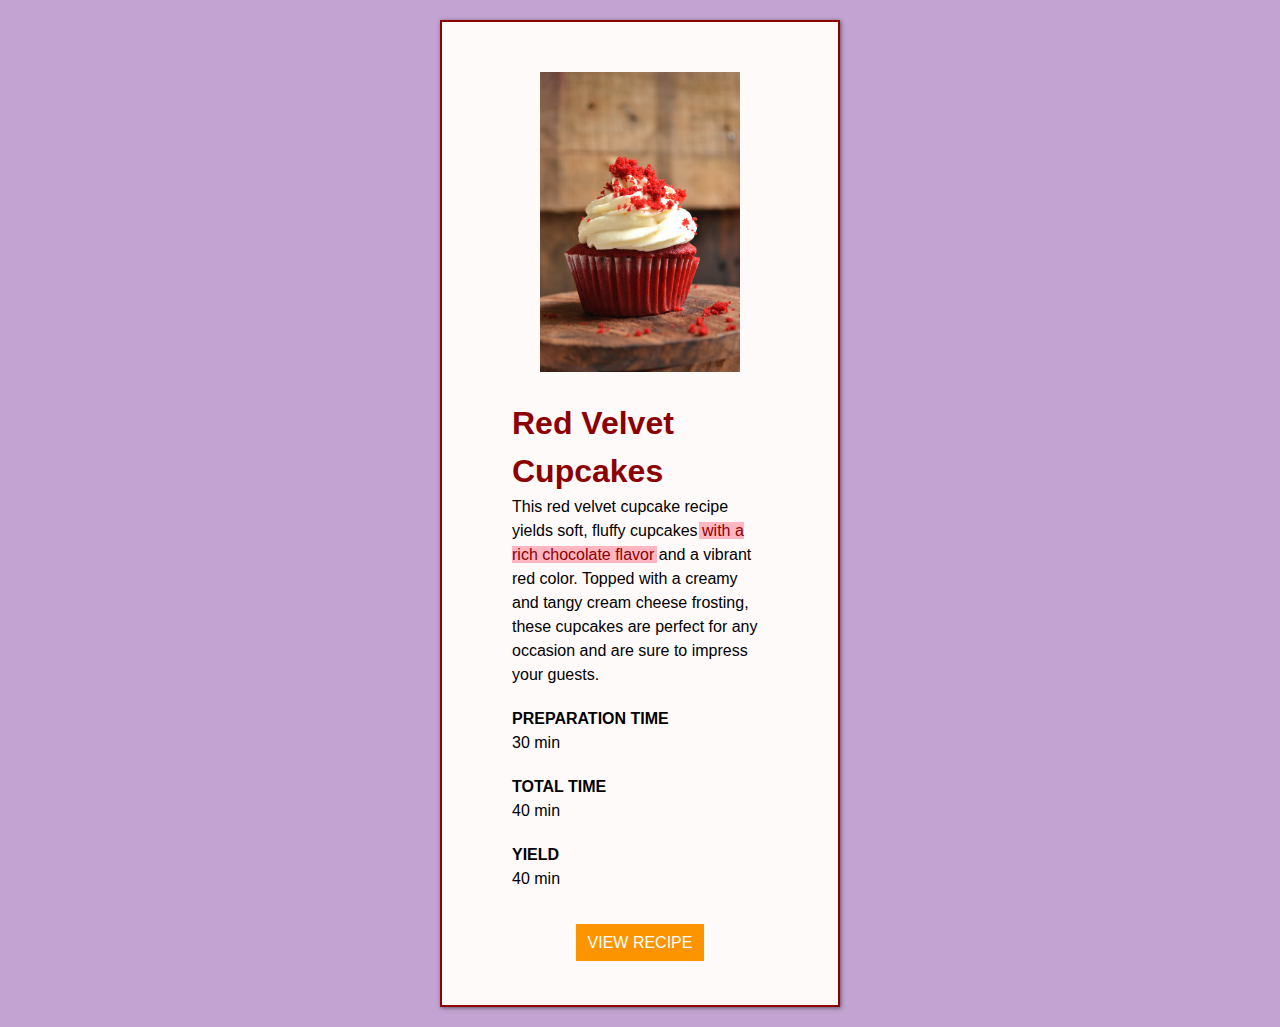
==== foundations/block-and-inline/03-BlockandInline-cupcake/index.html @ f7243702 "css display challenge 1 finishing and check ok main readme.md" ====
<!DOCTYPE html>
<html lang="en">

<head>
    <meta charset="UTF-8" />
    <meta name="viewport" content="width=device-width, initial-scale=1.0" />
    <title>Recipe Card</title>
    <link rel="stylesheet" href="index.css" />
</head>

<body>
    <div class="container" id="container">
        <div class="recipe-card feature">
            <img src="cupcake.jpg" alt="Red Velvet Cupcake - Photo by luisana zerpa on Unsplash" />
            <div class="recipe-content">
                <h1>Red Velvet Cupcakes</h1>
                <p>This red velvet cupcake recipe yields soft, fluffy cupcakes <span class="highlight">with a rich chocolate flavor</span>
                    and a vibrant red color. Topped with a creamy and tangy cream cheese frosting, these cupcakes are
                    perfect for any occasion and are sure to impress your guests.</p>
                <section class="recipe-info">
                    <ul>
                        <li class="recipe-prep-time">
                            <h2>Preparation Time</h2>
                            <p>30 min</p>
                        </li>
                        <li>
                            <h2>Total Time</h2>
                            <p>40 min</p>
                        </li>
                        <li>
                            <h2>Yield</h2>
                            <p>40 min</p>
                        </li>
                    </ul>
                </section>
            </div>
            <a href="#">View recipe</a>
        </div>
    </div>
</body>

</html>
---- foundations/block-and-inline/03-BlockandInline-cupcake/index.css ----
/* ========== DISPLAY ========== //
//
// display: block
// display: inline
// display: inline-block
*/

/* ========== CHALLENGE 1 ========== //
//
// Add a class attribute of highlight to the span
// Style this span in the CSS
//      -- set a background color of light pink
//      -- set a color of darkred
//      -- set a padding of 0 pixels (top and bottom), 3px (left and right)
//      -- set a margin of 0 pixels (top and bottom), -3px (left and right)
*/



* {
    line-height: 1.5;
    margin: 0;
    padding: 0;
    box-sizing: border-box;
}


body {
    font-family: Arial, Helvetica, sans-serif;
    background-color: #c2a3d1;
}

img {
    width: 200px;
}

ul {
    list-style: none;
}

h1 {
    color: darkred;
}

p {
    margin-bottom: 20px;
}

.recipe-card {
    width: 400px;
    /* 2 + 50 + 400 + 50 + 2 */
    text-align: center;
    background-color: #FFFAFA;
    margin: 20px auto;
    padding: 50px;
    box-shadow: 1px 1px 4px rgba(0, 0, 0, .5);
}

.recipe-content {
    text-align: left;
    padding: 20px;
}

.recipe-card h2,
.recipe-card a {
    text-transform: uppercase;
}

.recipe-card.feature {
    border: 2px solid darkred;
}

ul li h2 {
    font-size: 16px;
}

.recipe-card a {
    background-color: #fc9400;
    color: #fff;
    text-decoration: none;
    margin: 20px;
    padding: 10px 12px;
}
.highlight {
    background-color: lightpink;
    color: darkred;
    padding: 0 3px;
    margin: -3px;
}
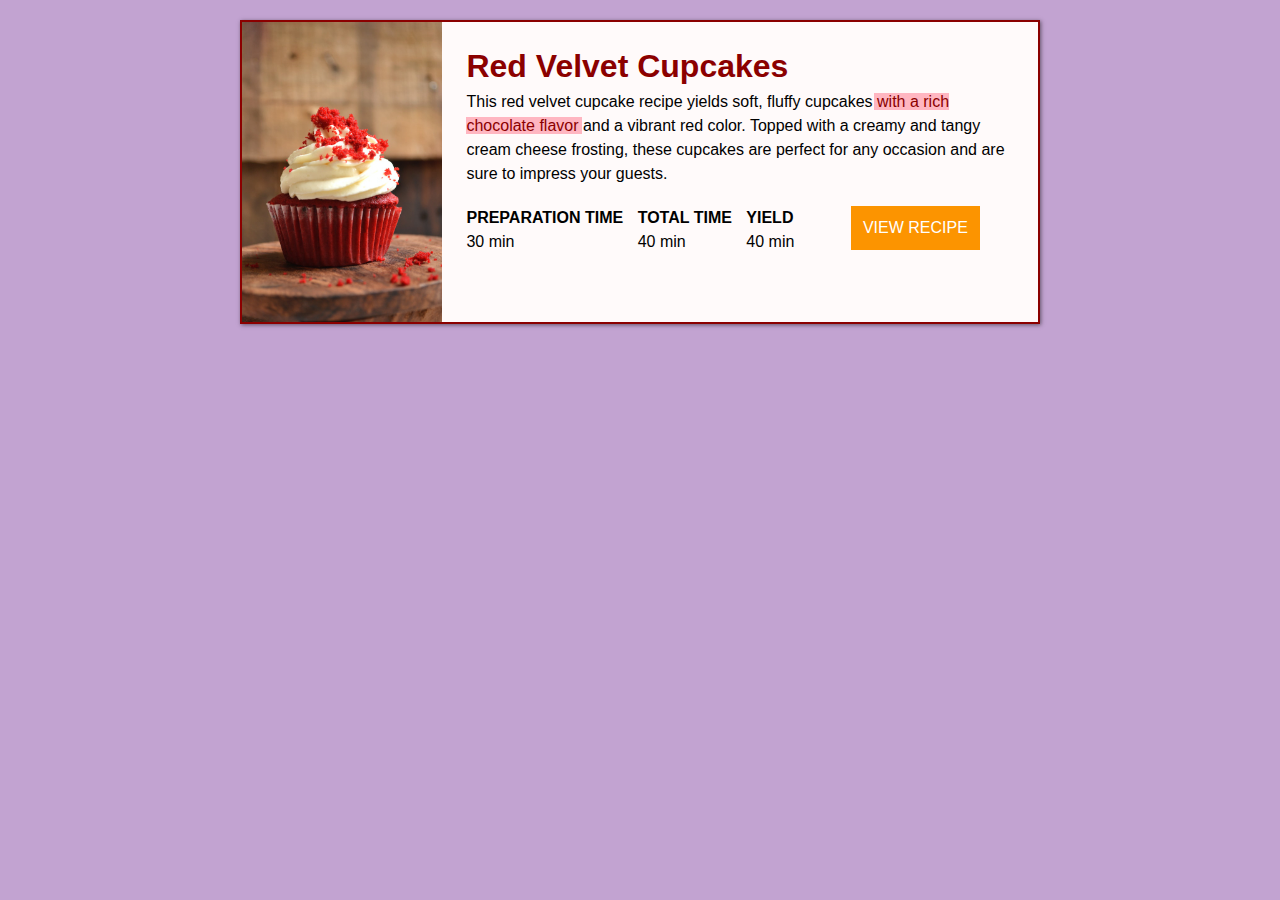
==== commit 5f9ee0dc: "css display challenge 2 finishing" ====
--- a/foundations/block-and-inline/03-BlockandInline-cupcake/index.html
+++ b/foundations/block-and-inline/03-BlockandInline-cupcake/index.html
@@ -14,9 +14,9 @@
             <img src="cupcake.jpg" alt="Red Velvet Cupcake - Photo by luisana zerpa on Unsplash" />
             <div class="recipe-content">
                 <h1>Red Velvet Cupcakes</h1>
-                <p>This red velvet cupcake recipe yields soft, fluffy cupcakes <span class="highlight">with a rich chocolate flavor</span>
-                    and a vibrant red color. Topped with a creamy and tangy cream cheese frosting, these cupcakes are
-                    perfect for any occasion and are sure to impress your guests.</p>
+                <p>This red velvet cupcake recipe yields soft, fluffy cupcakes <span class="highlight">with a rich
+                        chocolate flavor</span> and a vibrant red color. Topped with a creamy and tangy cream cheese
+                    frosting, these cupcakes are perfect for any occasion and are sure to impress your guests.</p>
                 <section class="recipe-info">
                     <ul>
                         <li class="recipe-prep-time">
@@ -33,8 +33,9 @@
                         </li>
                     </ul>
                 </section>
+                <a href="#">View recipe</a>
             </div>
-            <a href="#">View recipe</a>
+
         </div>
     </div>
 </body>
--- a/foundations/block-and-inline/03-BlockandInline-cupcake/index.css
+++ b/foundations/block-and-inline/03-BlockandInline-cupcake/index.css
@@ -1,21 +1,15 @@
-/* ========== DISPLAY ========== //
+/* ========== CHALLENGE 2 ========== //
 //
-// display: block
-// display: inline
-// display: inline-block
+// Add a selector for the recipe-info class
+//      -- set its display to inline-block
+//      -- set its width to 380px
+// Update the link
+//      -- set its display to inline-block
+//      -- remove the margin
+// Add a selector for the list items
+//      -- set their display to inline-block
+// Fix any alignment issues you notice
 */
-
-/* ========== CHALLENGE 1 ========== //
-//
-// Add a class attribute of highlight to the span
-// Style this span in the CSS
-//      -- set a background color of light pink
-//      -- set a color of darkred
-//      -- set a padding of 0 pixels (top and bottom), 3px (left and right)
-//      -- set a margin of 0 pixels (top and bottom), -3px (left and right)
-*/
-
-
 
 * {
     line-height: 1.5;
@@ -32,6 +26,8 @@
 
 img {
     width: 200px;
+    display: inline-block;
+    vertical-align: top;
 }
 
 ul {
@@ -40,6 +36,7 @@
 
 h1 {
     color: darkred;
+    margin-top: 0;
 }
 
 p {
@@ -47,18 +44,17 @@
 }
 
 .recipe-card {
-    width: 400px;
-    /* 2 + 50 + 400 + 50 + 2 */
-    text-align: center;
+    width: 800px;
     background-color: #FFFAFA;
     margin: 20px auto;
-    padding: 50px;
     box-shadow: 1px 1px 4px rgba(0, 0, 0, .5);
 }
 
 .recipe-content {
-    text-align: left;
     padding: 20px;
+    display: inline-block;
+    width: 580px;
+    vertical-align: top;
 }
 
 .recipe-card h2,
@@ -70,6 +66,11 @@
     border: 2px solid darkred;
 }
 
+ul li {
+    display: inline-block;
+    margin-right: 10px;
+}
+
 ul li h2 {
     font-size: 16px;
 }
@@ -78,12 +79,19 @@
     background-color: #fc9400;
     color: #fff;
     text-decoration: none;
-    margin: 20px;
     padding: 10px 12px;
+    display: inline-block;
+    vertical-align: top;
 }
-.highlight {
+
+span.highlight {
     background-color: lightpink;
     color: darkred;
     padding: 0 3px;
-    margin: -3px;
+    margin: 0 -3px;
+}
+
+.recipe-info {
+    display: inline-block;
+    width: 380px;
 }